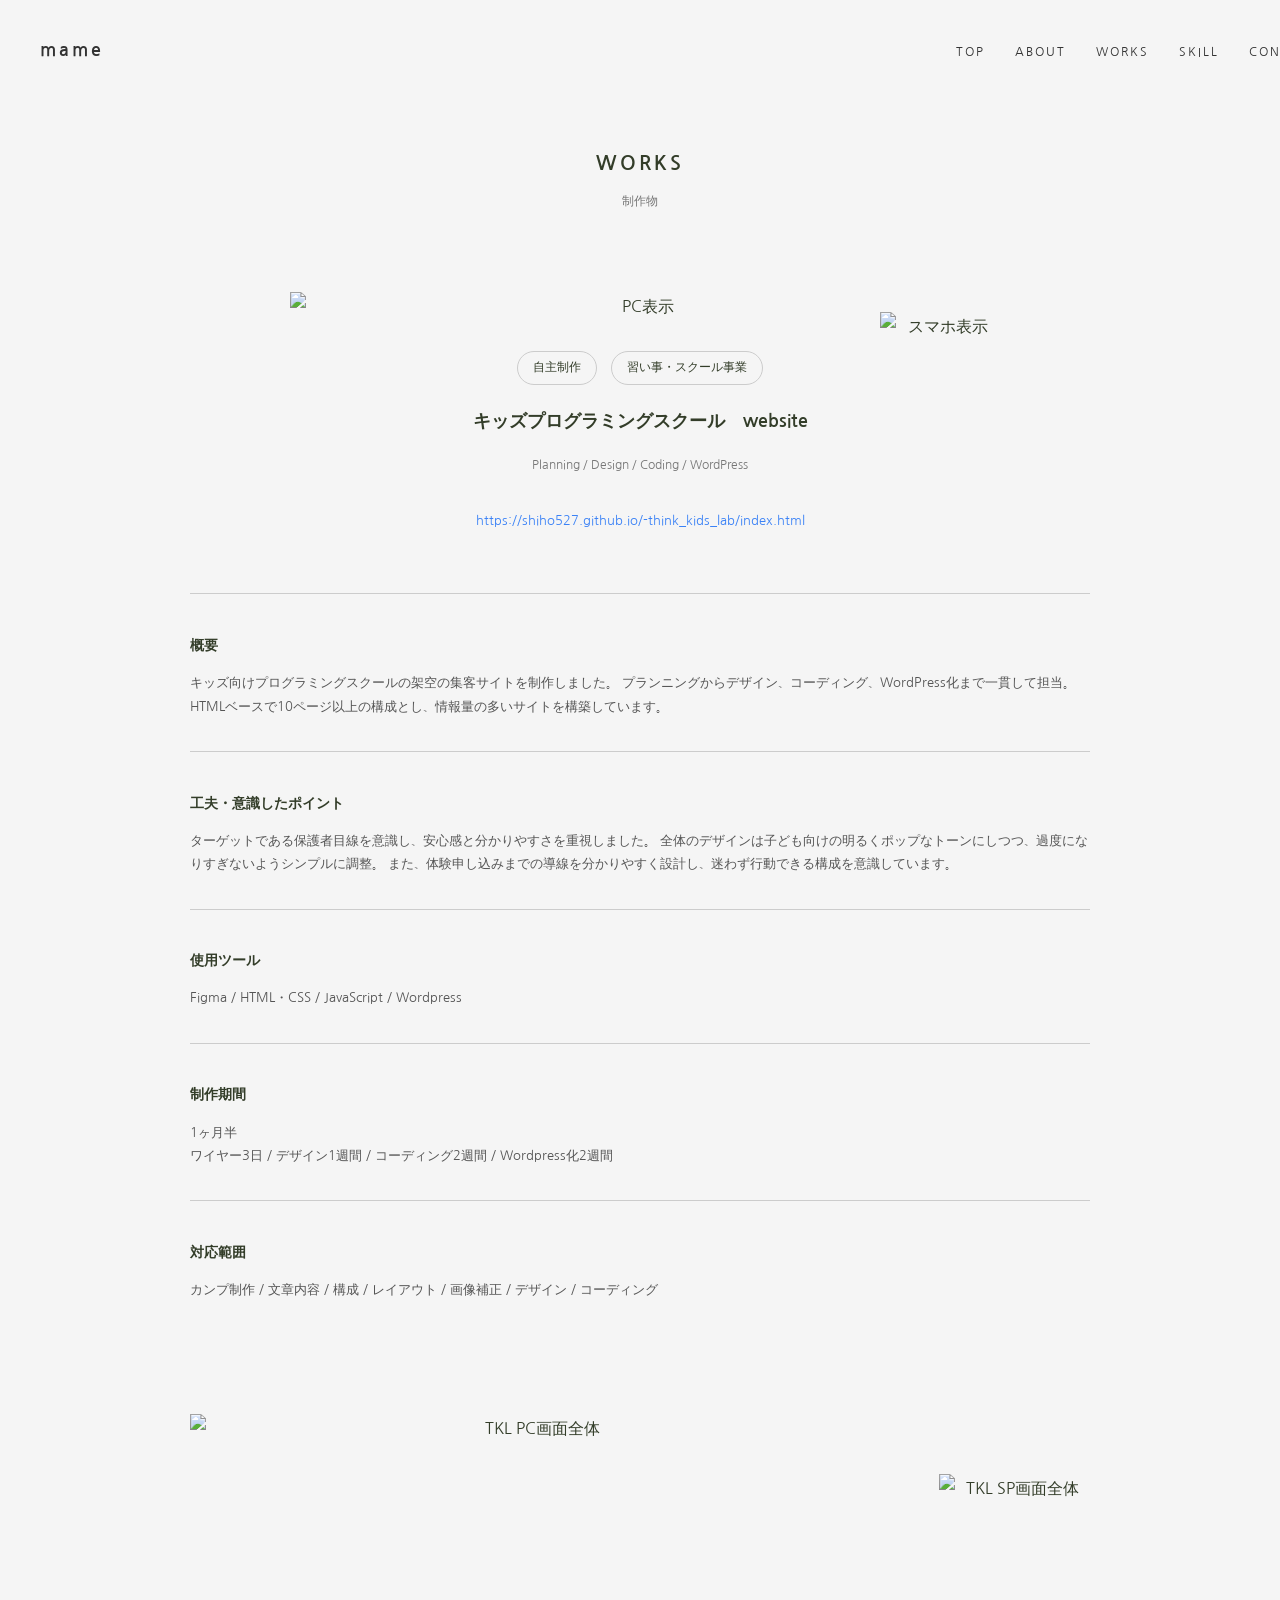
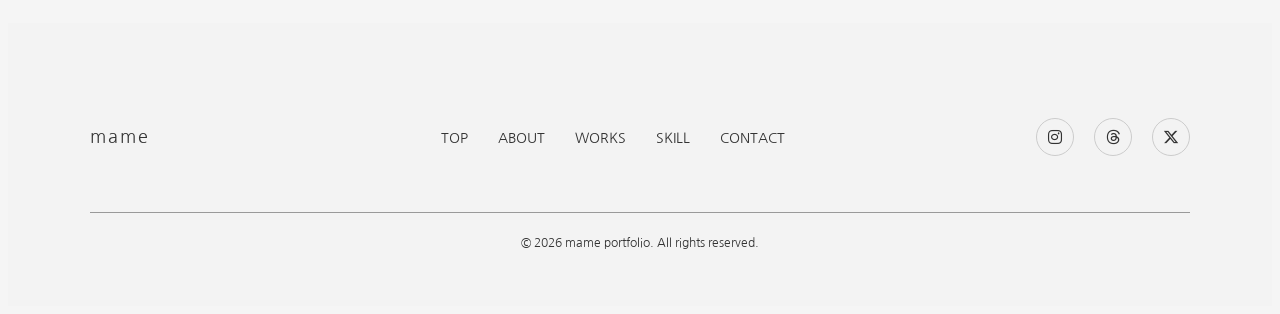
==== works-detail1.html @ f26f1fa5 "first commit" ====
<!doctype html>
<html lang="ja">
  <head>
    <meta charset="utf-8" />
    <title>WORKS DETAIL</title>
    <meta name="viewport" content="width=device-width, initial-scale=1" />

    <link rel="stylesheet" href="https://unpkg.com/ress/dist/ress.min.css" />

    <!-- font -->
    <link rel="preconnect" href="https://fonts.googleapis.com" />
    <link rel="preconnect" href="https://fonts.gstatic.com" crossorigin />
    <link
      href="https://fonts.googleapis.com/css2?family=Nanum+Gothic&display=swap"
      rel="stylesheet"
    />

    <!-- アイコン -->
    <link
      rel="stylesheet"
      href="https://cdnjs.cloudflare.com/ajax/libs/font-awesome/6.5.0/css/all.min.css"
    />

    <link rel="stylesheet" href="css/main.css" />
  </head>

  <body>
    <!-- Header -->
    <header class="header">
      <div class="header-inner">
        <a href="index.html">
          <h1 class="logo">mame</h1>
        </a>

        <!-- ハンバーガー -->
        <div class="hamburger">
          <span></span>
          <span></span>
          <span></span>
        </div>

        <nav class="nav">
          <ul>
            <li><a href="index.html">TOP</a></li>
            <li><a href="index.html#about">ABOUT</a></li>
            <li><a href="index.html#works">WORKS</a></li>
            <li><a href="index.html#skill">SKILL</a></li>
            <li><a href="contact.html">CONTACT</a></li>
          </ul>
        </nav>
      </div>
    </header>

    <main>
      <!-- ===== Works Detail ===== -->
      <section class="works-detail">
        <div class="works-detail-inner">
          <!-- タイトル -->
          <div class="works-heading">
            <h2>WORKS</h2>
            <p>制作物</p>
          </div>

          <!-- メイン画像 -->
          <div class="works-visual">
            <div class="device pc">
              <img src="img/works1-pc.png" alt="PC表示" />
            </div>

            <div class="device sp">
              <img src="img/works1-sp.png" alt="スマホ表示" />
            </div>
          </div>

          <!-- タグ -->
          <div class="works-tags">
            <span>自主制作</span>
            <span>習い事・スクール事業</span>
          </div>

          <!-- タイトル -->
          <h3 class="works-title">キッズプログラミングスクール　website</h3>
          <p class="works-meta">Planning / Design / Coding / WordPress</p>

          <!-- URL -->
          <a
            href="https://shiho527.github.io/-think_kids_lab/index.html"
            class="works-link"
            target="_blank"
          >
            https://shiho527.github.io/-think_kids_lab/index.html
          </a>

          <!-- ===== 詳細 ===== -->
          <div class="works-info">
            <div class="info-block">
              <h4>概要</h4>
              <p>
                キッズ向けプログラミングスクールの架空の集客サイトを制作しました。
                プランニングからデザイン、コーディング、WordPress化まで一貫して担当。
                HTMLベースで10ページ以上の構成とし、情報量の多いサイトを構築しています。
              </p>
            </div>

            <div class="info-block">
              <h4>工夫・意識したポイント</h4>
              <p>
                ターゲットである保護者目線を意識し、安心感と分かりやすさを重視しました。
                全体のデザインは子ども向けの明るくポップなトーンにしつつ、過度になりすぎないようシンプルに調整。
                また、体験申し込みまでの導線を分かりやすく設計し、迷わず行動できる構成を意識しています。
              </p>
            </div>

            <div class="info-block">
              <h4>使用ツール</h4>
              <p>Figma / HTML・CSS / JavaScript / Wordpress</p>
            </div>

            <div class="info-block">
              <h4>制作期間</h4>
              <p>
                1ヶ月半<br />
                ワイヤー3日 / デザイン1週間 / コーディング2週間 /
                Wordpress化2週間
              </p>
            </div>

            <div class="info-block">
              <h4>対応範囲</h4>
              <p>
                カンプ制作 / 文章内容 / 構成 / レイアウト / 画像補正 / デザイン
                / コーディング
              </p>
            </div>
          </div>

          <!-- ===== WEBページ画像 ===== -->
          <div class="works-page">
            <img
              src="img/works1-pc-detail.png"
              class="pc-page"
              alt="TKL PC画面全体"
            />
            <img
              src="img/works1-sp-detail.png"
              class="sp-page"
              alt="TKL SP画面全体"
            />
          </div>
        </div>
      </section>
    </main>

    <footer class="footer">
      <div class="footer-inner">
        <!-- 上段 -->
        <div class="footer-top">
          <!-- ロゴ -->
          <div class="footer-logo">
            <a href="index.html">
              <p>mame</p>
            </a>
          </div>

          <!-- ナビ -->
          <nav class="footer-nav">
            <ul>
              <li><a href="index.html">TOP</a></li>
              <li><a href="index.html#about">ABOUT</a></li>
              <li><a href="index.html#works">WORKS</a></li>
              <li><a href="index.html#skill">SKILL</a></li>
              <li><a href="contact.html">CONTACT</a></li>
            </ul>
          </nav>

          <!-- SNS -->
          <div class="footer-sns">
            <a
              href="https://www.instagram.com/_mame5555?igsh=YThjaHd5Mjh5M2Q2&utm_source=qr"
              ><i class="fa-brands fa-instagram"></i
            ></a>
            <a href="https://www.threads.com/@_mame5555?igshid=NTc4MTIwNjQ2YQ=="
              ><i class="fa-brands fa-threads"></i
            ></a>
            <a href="https://x.com/__mame5555?s=21&t=Xrj8gj-cx_z5ETrhMC7AMg"
              ><i class="fa-brands fa-x-twitter"></i
            ></a>
          </div>
        </div>

        <!-- 線 -->
        <div class="footer-line"></div>

        <!-- コピー -->
        <div class="footer-copy">
          <p>© 2026 mame portfolio. All rights reserved.</p>
        </div>
      </div>
    </footer>
  </body>
</html>
---- css/main.css ----
@charset "UTF-8";
/* ================= header ================= */
.header {
  position: fixed;
  top: 0;
  left: 0;
  width: 100%;
  height: 80px;
  padding: 20px 40px;
  background-color: #f5f5f5;
  z-index: 1000;
}
@media screen and (max-width: 768px) {
  .header {
    height: 70px;
    padding: 15px 20px;
  }
}
.header-inner {
  display: flex;
  justify-content: space-between;
  align-items: center;
}

/* ロゴ */
.logo {
  font-size: 18px;
  letter-spacing: 3px;
}

/* ================= ハンバーガー ================= */
.hamburger {
  display: none;
  width: 25px;
  height: 20px;
  position: relative;
  cursor: pointer;
  z-index: 1100;
}
.hamburger span {
  position: absolute;
  width: 100%;
  height: 2px;
  background: #333;
  left: 0;
  transition: 0.3s;
}
.hamburger span:nth-child(1) {
  top: 0;
}
.hamburger span:nth-child(2) {
  top: 9px;
}
.hamburger span:nth-child(3) {
  bottom: 0;
}
@media screen and (max-width: 768px) {
  .hamburger {
    display: block;
  }
}

/* ================= ナビ ================= */
.nav ul {
  display: flex;
  gap: 30px;
  list-style: none;
}
.nav a {
  text-decoration: none;
  color: #333;
  font-size: 12px;
  letter-spacing: 2px;
}
.nav a:hover {
  opacity: 0.6;
  color: #e1306c;
}
.nav {
  /* スマホ */
}
@media screen and (max-width: 768px) {
  .nav {
    position: fixed;
    top: 0;
    right: -100%;
    width: 70%;
    height: 100vh;
    background: #fff;
    padding-top: 100px;
    transition: 0.3s;
  }
  .nav ul {
    flex-direction: column;
    gap: 25px;
    text-align: center;
  }
}

/* ================= 開いた状態 ================= */
.header.open .nav {
  right: 0;
}
.header.open .hamburger span:nth-child(1) {
  transform: rotate(45deg);
  top: 9px;
}
.header.open .hamburger span:nth-child(2) {
  opacity: 0;
}
.header.open .hamburger span:nth-child(3) {
  transform: rotate(-45deg);
  bottom: 9px;
}

.about {
  background: #f3f3f3;
  padding: 120px 0;
}
@media screen and (max-width: 1024px) {
  .about {
    padding: 100px 0;
  }
}
@media screen and (max-width: 768px) {
  .about {
    padding: 80px 0;
  }
}
.about-inner {
  width: 90%;
  max-width: 1100px;
  margin: 0 auto;
}
.about {
  /* タイトル */
}
.about-heading {
  text-align: center;
  margin-bottom: 100px;
}
@media screen and (max-width: 768px) {
  .about-heading {
    margin-bottom: 60px;
  }
}
.about-heading h2 {
  font-size: 20px;
  letter-spacing: 4px;
  margin-bottom: 10px;
}
.about-heading p {
  font-size: 12px;
  color: #777;
  letter-spacing: 2px;
}
.about {
  /* コンテンツ */
}
.about-content {
  display: grid;
  grid-template-columns: 1fr 1fr;
  gap: 80px;
  align-items: center;
}
@media screen and (max-width: 1024px) {
  .about-content {
    gap: 40px;
  }
}
@media screen and (max-width: 768px) {
  .about-content {
    grid-template-columns: 1fr;
    gap: 40px;
  }
}
.about {
  /* 画像 */
}
.about-images {
  position: relative;
  height: 580px;
  width: 100%;
  max-width: 400px;
  margin: 0 auto;
}
.about-images .img-large {
  width: 280px;
  height: 280px;
  position: absolute;
  top: 0;
  left: 40%;
  transform: translateX(-50%) scale(0.98);
  opacity: 0;
  transition: opacity 1.2s ease, transform 1.2s ease;
}
.about-images .img-large img {
  width: 100%;
  height: 100%;
  -o-object-fit: cover;
     object-fit: cover;
}
.about-images .img-small {
  width: 180px;
  height: 220px;
  position: absolute;
  bottom: 0;
  left: 70%;
  transform: translateX(-50%) scale(0.98);
  opacity: 0;
  transition: opacity 1.2s ease, transform 1.2s ease;
  transition-delay: 0.3s;
}
.about-images .img-small img {
  width: 100%;
  height: 100%;
  -o-object-fit: cover;
     object-fit: cover;
}
.about-images .fade-in {
  opacity: 1;
  transform: translateX(-50%) scale(1);
}
.about-images {
  /* =============================
    タブレット
  ============================= */
}
@media screen and (max-width: 1024px) {
  .about-images {
    height: 480px;
  }
  .about-images .img-large {
    width: 240px;
    height: 240px;
  }
  .about-images .img-small {
    width: 150px;
    height: 190px;
    transform: translateX(-25%) scale(0.98);
  }
}
.about-images {
  /* =============================
    スマホ
  ============================= */
}
@media screen and (max-width: 768px) {
  .about-images {
    height: 320px;
  }
  .about-images .img-large {
    width: 200px;
    height: 200px;
    position: absolute;
    top: 0;
    left: 20%;
    transform: translateX(-50%) scale(0.98);
  }
  .about-images .img-small {
    width: 160px;
    height: 120px;
    position: absolute;
    bottom: 10%;
    left: 80%;
    transform: translateX(-50%) scale(0.98);
  }
  .about-images .fade-in {
    transform: translateX(-50%) scale(1);
  }
}
.about {
  /* テキスト */
}
@media screen and (max-width: 768px) {
  .about-text {
    text-align: center;
  }
}
.about-text h3 {
  font-size: 18px;
  letter-spacing: 3px;
  margin-bottom: 30px;
}
.about-text .name-jp {
  font-size: 12px;
  font-weight: 200;
}
.about-text p {
  font-size: 14px;
  line-height: 2;
  color: #333;
}

.works {
  background: #f3f3f3;
  padding: 120px 0 80px;
}
@media screen and (max-width: 1024px) {
  .works {
    padding: 100px 0 60px;
  }
}
@media screen and (max-width: 768px) {
  .works {
    padding: 80px 0 40px;
  }
}
.works-inner {
  width: 90%;
  max-width: 1100px;
  margin: 0 auto;
}
.works {
  /* ===== タイトル ===== */
}
.works-heading {
  text-align: center;
  margin-bottom: 80px;
}
@media screen and (max-width: 768px) {
  .works-heading {
    margin-bottom: 50px;
  }
}
.works-heading h2 {
  font-size: 20px;
  letter-spacing: 4px;
  margin-bottom: 10px;
}
.works-heading p {
  font-size: 12px;
  color: #777;
  margin-bottom: 20px;
}
.works-nav {
  display: flex;
  justify-content: center;
  gap: 20px;
  font-size: 12px;
  color: #555;
}
@media screen and (max-width: 768px) {
  .works-nav {
    flex-wrap: wrap;
    gap: 10px;
  }
}
.works {
  /* ===== グループ ===== */
}
.works-group {
  margin-bottom: 100px;
}
@media screen and (max-width: 768px) {
  .works-group {
    margin-bottom: 60px;
  }
}
.works-category {
  font-size: 12px;
  margin-bottom: 20px;
  color: #555;
  letter-spacing: 1px;
}
.works {
  /* ===== カード一覧 ===== */
}
.works-list {
  display: grid;
  grid-template-columns: repeat(3, 1fr);
  gap: 30px;
}
@media screen and (max-width: 1024px) {
  .works-list {
    grid-template-columns: repeat(2, 1fr);
  }
}
@media screen and (max-width: 768px) {
  .works-list {
    grid-template-columns: 1fr;
    gap: 20px;
  }
}
.works {
  /* ===== カード ===== */
}
.works-card {
  display: flex;
  flex-direction: column;
  transition: transform 0.3s;
}
.works-card:hover {
  transform: translateY(-5px);
}
.works-card .thumb {
  width: 100%;
  aspect-ratio: 16/9;
  margin-bottom: 15px;
  overflow: hidden;
  background: #ccc;
}
.works-card .thumb img {
  width: 100%;
  height: 100%;
  -o-object-fit: cover;
     object-fit: cover;
  display: block;
  transition: transform 0.3s;
  border: 3px solid #fff;
}
.works-card {
  /* hover */
}
.works-card:hover .thumb img {
  transform: scale(1.05);
}
.works-card h3 {
  font-size: 14px;
  margin-bottom: 10px;
}
.works-card p {
  font-size: 12px;
  line-height: 1.6;
  margin-bottom: 10px;
  color: #333;
}
.works {
  /* ===== タグ ===== */
}
.works .tags {
  display: flex;
  flex-wrap: wrap;
  gap: 5px;
}
.works .tags span {
  font-size: 10px;
  padding: 4px 6px;
  border: 1px solid #ccc;
  background: #fff;
}
.works {
  /* ===== moreボタン ===== */
}
.works-more {
  text-align: center;
  margin-top: 60px;
}
@media screen and (max-width: 768px) {
  .works-more {
    margin-top: 40px;
  }
}
.works-more a {
  display: inline-block;
  padding: 8px 20px;
  border: 1px solid #333;
  font-size: 12px;
  text-decoration: none;
  color: #333;
  transition: 0.3s;
}
.works-more a:hover {
  background: #333;
  color: #fff;
}

.skill {
  background: #f3f3f3;
  padding-bottom: 120px;
}
@media screen and (max-width: 1024px) {
  .skill {
    padding-bottom: 100px;
  }
}
@media screen and (max-width: 768px) {
  .skill {
    padding-bottom: 80px;
  }
}
.skill-inner {
  width: 90%;
  max-width: 900px;
  margin: 0 auto;
}
.skill {
  /* タイトル */
}
.skill-heading {
  text-align: center;
  margin-bottom: 80px;
}
@media screen and (max-width: 768px) {
  .skill-heading {
    margin-bottom: 50px;
  }
}
.skill-heading h2 {
  font-size: 20px;
  letter-spacing: 4px;
  margin-bottom: 10px;
}
.skill-heading p {
  font-size: 12px;
  color: #777;
}
.skill {
  /* リスト */
}
.skill-list {
  display: grid;
  grid-template-columns: repeat(2, 1fr);
  grid-auto-rows: 1fr;
  gap: 30px 40px;
  list-style: none;
  padding: 0;
  margin: 0;
}
@media screen and (max-width: 1024px) {
  .skill-list {
    gap: 20px;
  }
}
@media screen and (max-width: 768px) {
  .skill-list {
    grid-template-columns: 1fr;
    grid-auto-rows: auto;
    gap: 15px;
  }
}
.skill {
  /* カード */
}
.skill-item {
  display: flex;
  gap: 15px;
  background: #e9e9e9;
  padding: 20px;
  align-items: flex-start;
  align-self: stretch;
  transition: 0.3s;
}
@media screen and (max-width: 768px) {
  .skill-item {
    padding: 15px;
  }
}
.skill-item:hover {
  background: #fff;
  transform: translateY(-3px);
  box-shadow: 0 5px 15px rgba(0, 0, 0, 0.05);
}
.skill-item img {
  width: 40px;
  height: 40px;
  -o-object-fit: contain;
     object-fit: contain;
  flex-shrink: 0;
}
@media screen and (max-width: 768px) {
  .skill-item img {
    width: 32px;
    height: 32px;
  }
}
.skill {
  /* テキスト */
}
.skill-text .skill-name {
  font-size: 14px;
  font-weight: bold;
  margin-bottom: 8px;
  letter-spacing: 1px;
}
.skill-text .skill-desc {
  font-size: 12px;
  line-height: 1.6;
  color: #333;
}

.footer {
  background: #f3f3f3;
  padding: 80px 0 40px;
}
@media screen and (max-width: 768px) {
  .footer {
    padding: 60px 0 30px;
  }
}
.footer-inner {
  width: 90%;
  max-width: 1100px;
  margin: 0 auto;
}
.footer {
  /* 上段 */
}
.footer-top {
  display: flex;
  justify-content: space-between;
  align-items: center;
  margin-bottom: 40px;
}
@media screen and (max-width: 768px) {
  .footer-top {
    flex-direction: column;
    gap: 30px;
  }
}
.footer {
  /* ロゴ */
}
.footer-logo p {
  font-size: 18px;
  letter-spacing: 2px;
}
.footer {
  /* ナビ */
}
.footer-nav ul {
  display: flex;
  gap: 30px;
  list-style: none;
}
@media screen and (max-width: 768px) {
  .footer-nav ul {
    flex-wrap: wrap;
    justify-content: center;
    gap: 15px 20px;
  }
}
.footer-nav a {
  text-decoration: none;
  font-size: 14px;
  color: #333;
  transition: 0.3s;
}
.footer-nav a:hover {
  opacity: 0.6;
  color: #e1306c;
}
.footer {
  /* SNS */
}
.footer-sns {
  display: flex;
  gap: 20px;
}
.footer-sns a {
  width: 36px;
  height: 36px;
  border: 1px solid #ccc;
  border-radius: 50%;
  display: flex;
  align-items: center;
  justify-content: center;
  color: #333;
  transition: 0.3s;
}
.footer-sns a:visited {
  color: #333;
}
.footer-sns a:hover {
  background: #e1306c;
  color: #fff;
  border-color: #e1306c;
}
.footer {
  /* 線 */
}
.footer-line {
  height: 1px;
  background: #999;
  margin-bottom: 20px;
}
.footer {
  /* コピー */
}
.footer-copy {
  text-align: center;
}
.footer-copy p {
  font-size: 12px;
  color: #333;
}
.footer {
  /* to-top */
}
.footer .to-top {
  position: fixed;
  bottom: 30px;
  right: 40px;
  background-color: #3f3f3f;
  border: 1px solid #3f3f3f;
  width: 30px;
  height: 30px;
  border-radius: 50%;
  z-index: 30;
  transition: 0.3s;
}
.footer .to-top::after {
  content: "";
  position: absolute;
  left: 9px;
  bottom: 11px;
  width: 0;
  height: 0;
  border-style: solid;
  border-width: 0px 4px 6px 4px;
  border-color: transparent transparent #fff transparent;
}

.hero {
  margin-top: 80px;
  display: flex;
  flex-direction: column;
  justify-content: center;
  align-items: center;
  /* ===== タブレット ===== */
}
@media screen and (max-width: 1024px) {
  .hero {
    margin-top: 70px;
  }
}
.hero {
  /* ===== スマホ ===== */
}
@media screen and (max-width: 768px) {
  .hero {
    margin-top: 60px;
  }
}

/* ===== テキスト ===== */
.hero-text {
  margin-block: 100px 120px;
}
.hero-text h2 {
  font-size: 28px;
  letter-spacing: 5px;
  text-align: center;
}
@media screen and (max-width: 768px) {
  .hero-text h2 {
    font-size: 22px;
    letter-spacing: 3px;
  }
}
.hero-text p {
  font-size: 12px;
  letter-spacing: 3px;
  margin-top: 10px;
  text-align: center;
  color: #777;
}
@media screen and (max-width: 768px) {
  .hero-text p {
    font-size: 11px;
    letter-spacing: 2px;
  }
}
@media screen and (max-width: 1024px) {
  .hero-text {
    margin-block: 80px 100px;
  }
}
@media screen and (max-width: 768px) {
  .hero-text {
    margin-block: 60px 80px;
  }
}

/* ===== 画像 ===== */
.hero-img {
  width: 100%;
  height: 420px;
  text-align: center;
}
.hero-img img {
  width: 80%;
  height: 100%;
  -o-object-fit: cover;
     object-fit: cover;
}
.hero-img {
  /* ===== タブレット ===== */
}
@media screen and (max-width: 1024px) {
  .hero-img {
    height: 360px;
  }
  .hero-img img {
    width: 90%;
  }
}
.hero-img {
  /* ===== スマホ ===== */
}
@media screen and (max-width: 768px) {
  .hero-img {
    height: 260px;
  }
  .hero-img img {
    width: 92%;
  }
}

/* ===== works detail ===== */
.works-detail {
  padding: 120px 20px;
  text-align: center;
}
@media screen and (max-width: 768px) {
  .works-detail {
    padding: 80px 20px;
  }
}
.works-detail-inner {
  max-width: 900px;
  margin: 0 auto;
}
.works-detail {
  /* タイトル */
}
.works-detail .works-heading h2 {
  font-size: 20px;
  letter-spacing: 3px;
}
.works-detail .works-heading p {
  font-size: 12px;
  color: #777;
  margin-top: 5px;
}
.works-detail {
  /* メイン画像 */
}
.works-detail .works-visual {
  position: relative;
  margin-top: 60px;
  text-align: center;
}
.works-detail .works-visual .device img {
  width: 100%;
  display: block;
}
.works-detail .works-visual .pc {
  max-width: 700px;
  margin: 0 auto;
}
.works-detail .works-visual .sp {
  position: absolute;
  right: 10%;
  bottom: -20px;
  width: 120px;
}
@media screen and (max-width: 768px) {
  .works-detail .works-visual .sp {
    display: none;
  }
}
.works-detail .works-visual .sp img {
  width: 100%;
}
.works-detail {
  /* タグ */
}
.works-detail .works-tags {
  margin-top: 30px;
}
.works-detail .works-tags span {
  display: inline-block;
  border: 1px solid #ccc;
  padding: 5px 15px;
  font-size: 12px;
  margin: 0 5px;
  border-radius: 20px;
}
.works-detail {
  /* タイトル */
}
.works-detail .works-title {
  margin-top: 20px;
  font-size: 18px;
}
.works-detail .works-meta {
  font-size: 12px;
  color: #777;
  margin-top: 5px;
}
.works-detail {
  /* URL */
}
.works-detail .works-link {
  display: inline-block;
  margin-top: 20px;
  font-size: 13px;
  color: #3b82f6;
}
.works-detail {
  /* 詳細情報 */
}
.works-detail .works-info {
  margin-top: 60px;
  text-align: left;
}
.works-detail .works-info .info-block {
  border-top: 1px solid #ccc;
  padding: 20px 0;
}
.works-detail .works-info .info-block h4 {
  font-size: 14px;
  margin-bottom: 10px;
}
.works-detail .works-info .info-block p {
  font-size: 13px;
  line-height: 1.8;
  color: #555;
}
.works-detail {
  /* ページ全体画像 */
}
.works-detail .works-page {
  display: flex;
  gap: 60px;
  margin-top: 80px;
}
@media screen and (max-width: 1024px) {
  .works-detail .works-page {
    flex-direction: column;
    align-items: center;
    gap: 40px;
  }
}
.works-detail .works-page .pc-page {
  width: 82%;
  -o-object-fit: cover;
     object-fit: cover;
}
@media screen and (max-width: 1024px) {
  .works-detail .works-page .pc-page {
    width: 100%;
  }
}
.works-detail .works-page .sp-page {
  margin-top: 60px;
  width: 18%;
  -o-object-fit: cover;
     object-fit: cover;
}
@media screen and (max-width: 1024px) {
  .works-detail .works-page .sp-page {
    display: none;
  }
}

/* ===== works detail ===== */
.works-detail {
  padding: 120px 20px;
  text-align: center;
}
@media screen and (max-width: 768px) {
  .works-detail {
    padding: 80px 20px;
  }
}
.works-detail-inner {
  max-width: 900px;
  margin: 0 auto;
}
.works-detail {
  /* タイトル */
}
.works-detail .works-heading h2 {
  font-size: 20px;
  letter-spacing: 3px;
}
.works-detail .works-heading p {
  font-size: 12px;
  color: #777;
  margin-top: 5px;
}
.works-detail {
  /* メイン画像 */
}
.works-detail .works-visual {
  position: relative;
  margin-top: 60px;
  text-align: center;
}
.works-detail .works-visual .device img {
  width: 100%;
  display: block;
}
.works-detail .works-visual .pc {
  max-width: 700px;
  margin: 0 auto;
}
.works-detail .works-visual .sp {
  position: absolute;
  right: 10%;
  bottom: -20px;
  width: 120px;
}
@media screen and (max-width: 768px) {
  .works-detail .works-visual .sp {
    display: none;
  }
}
.works-detail .works-visual .sp img {
  width: 100%;
}
.works-detail {
  /* タグ */
}
.works-detail .works-tags {
  margin-top: 30px;
}
.works-detail .works-tags span {
  display: inline-block;
  border: 1px solid #ccc;
  padding: 5px 15px;
  font-size: 12px;
  margin: 0 5px;
  border-radius: 20px;
}
.works-detail {
  /* タイトル */
}
.works-detail .works-title {
  margin-top: 20px;
  font-size: 18px;
}
.works-detail .works-meta {
  font-size: 12px;
  color: #777;
  margin-top: 5px;
}
.works-detail {
  /* URL */
}
.works-detail .works-link {
  display: inline-block;
  margin-top: 20px;
  font-size: 13px;
  color: #3b82f6;
}
.works-detail {
  /* 詳細情報 */
}
.works-detail .works-info {
  margin-top: 60px;
  text-align: left;
}
.works-detail .works-info .info-block {
  border-top: 1px solid #ccc;
  padding: 20px 0;
}
.works-detail .works-info .info-block h4 {
  font-size: 14px;
  margin-bottom: 10px;
}
.works-detail .works-info .info-block p {
  font-size: 13px;
  line-height: 1.8;
  color: #555;
}
.works-detail {
  /* ページ全体画像 */
}
.works-detail .works-page {
  display: flex;
  gap: 60px;
  margin-top: 80px;
}
@media screen and (max-width: 1024px) {
  .works-detail .works-page {
    flex-direction: column;
    align-items: center;
    gap: 40px;
  }
}
.works-detail .works-page .pc-page {
  width: 82%;
  -o-object-fit: cover;
     object-fit: cover;
}
@media screen and (max-width: 1024px) {
  .works-detail .works-page .pc-page {
    width: 100%;
  }
}
.works-detail .works-page .sp-page {
  margin-top: 60px;
  width: 18%;
  -o-object-fit: cover;
     object-fit: cover;
}
@media screen and (max-width: 1024px) {
  .works-detail .works-page .sp-page {
    display: none;
  }
}

/* ===== works detail ===== */
.works-detail {
  padding: 120px 20px;
  text-align: center;
}
@media screen and (max-width: 768px) {
  .works-detail {
    padding: 80px 20px;
  }
}
.works-detail-inner {
  max-width: 900px;
  margin: 0 auto;
}
.works-detail {
  /* タイトル */
}
.works-detail .works-heading h2 {
  font-size: 20px;
  letter-spacing: 3px;
}
.works-detail .works-heading p {
  font-size: 12px;
  color: #777;
  margin-top: 5px;
}
.works-detail {
  /* メイン画像 */
}
.works-detail .works-visual {
  position: relative;
  margin-top: 60px;
  text-align: center;
}
.works-detail .works-visual .device img {
  width: 100%;
  display: block;
}
.works-detail .works-visual .pc {
  max-width: 700px;
  margin: 0 auto;
}
.works-detail .works-visual .sp {
  position: absolute;
  right: 10%;
  bottom: -20px;
  width: 120px;
}
@media screen and (max-width: 768px) {
  .works-detail .works-visual .sp {
    display: none;
  }
}
.works-detail .works-visual .sp img {
  width: 100%;
}
.works-detail {
  /* タグ */
}
.works-detail .works-tags {
  margin-top: 30px;
}
.works-detail .works-tags span {
  display: inline-block;
  border: 1px solid #ccc;
  padding: 5px 15px;
  font-size: 12px;
  margin: 0 5px;
  border-radius: 20px;
}
.works-detail {
  /* タイトル */
}
.works-detail .works-title {
  margin-top: 20px;
  font-size: 18px;
}
.works-detail .works-meta {
  font-size: 12px;
  color: #777;
  margin-top: 5px;
}
.works-detail {
  /* URL */
}
.works-detail .works-link {
  display: inline-block;
  margin-top: 20px;
  font-size: 13px;
  color: #3b82f6;
}
.works-detail {
  /* 詳細情報 */
}
.works-detail .works-info {
  margin-top: 60px;
  text-align: left;
}
.works-detail .works-info .info-block {
  border-top: 1px solid #ccc;
  padding: 20px 0;
}
.works-detail .works-info .info-block h4 {
  font-size: 14px;
  margin-bottom: 10px;
}
.works-detail .works-info .info-block p {
  font-size: 13px;
  line-height: 1.8;
  color: #555;
}
.works-detail {
  /* ページ全体画像 */
}
.works-detail .works-page {
  display: flex;
  gap: 60px;
  margin-top: 80px;
}
@media screen and (max-width: 1024px) {
  .works-detail .works-page {
    flex-direction: column;
    align-items: center;
    gap: 40px;
  }
}
.works-detail .works-page .pc-page {
  width: 82%;
  -o-object-fit: cover;
     object-fit: cover;
}
@media screen and (max-width: 1024px) {
  .works-detail .works-page .pc-page {
    width: 100%;
  }
}
.works-detail .works-page .sp-page {
  margin-top: 60px;
  width: 18%;
  -o-object-fit: cover;
     object-fit: cover;
}
@media screen and (max-width: 1024px) {
  .works-detail .works-page .sp-page {
    display: none;
  }
}

.page-works {
  display: flex;
  flex-direction: column;
  min-height: 100vh;
}
.page-works main {
  flex: 1;
}

.page-contact {
  display: flex;
  flex-direction: column;
  min-height: 100vh;
}
.page-contact main {
  flex: 1;
}

.contact {
  padding: 120px 20px;
  text-align: center;
}
.contact-inner {
  max-width: 600px;
  margin: 0 auto;
}
.contact {
  /* タイトル */
}
.contact-heading h2 {
  font-size: 20px;
  letter-spacing: 3px;
}
.contact-heading p {
  font-size: 12px;
  color: #777;
  margin-top: 5px;
}
.contact {
  /* フォーム */
}
.contact .contact-form {
  margin-top: 60px;
  text-align: left;
}
.contact .contact-form .form-item {
  margin-bottom: 30px;
}
.contact .contact-form .form-item label {
  display: block;
  font-size: 13px;
  margin-bottom: 8px;
}
.contact .contact-form .form-item input,
.contact .contact-form .form-item textarea {
  width: 100%;
  padding: 10px;
  border: 1px solid #ccc;
  font-size: 14px;
}
.contact .contact-form .form-item textarea {
  resize: none;
}
.contact .contact-form .form-submit {
  text-align: center;
}
.contact .contact-form .form-submit button {
  position: relative;
  background: none;
  border: none;
  font-size: 13px;
  letter-spacing: 2px;
  cursor: pointer;
  padding-bottom: 5px;
}
.contact .contact-form .form-submit button::after {
  content: "";
  position: absolute;
  left: 0;
  bottom: 0;
  width: 0;
  height: 1px;
  background: #333;
  transition: 0.3s;
}
.contact .contact-form .form-submit button:hover::after {
  width: 100%;
}

body {
  font-family: "Nanum Gothic", sans-serif;
  color: #333d29;
  line-height: 1.8;
  background: #f5f5f5;
}

img {
  max-width: 100%;
}

li {
  list-style: none;
}

a {
  text-decoration: none;
  display: inline-block;
  color: #333;
}/*# sourceMappingURL=main.css.map */
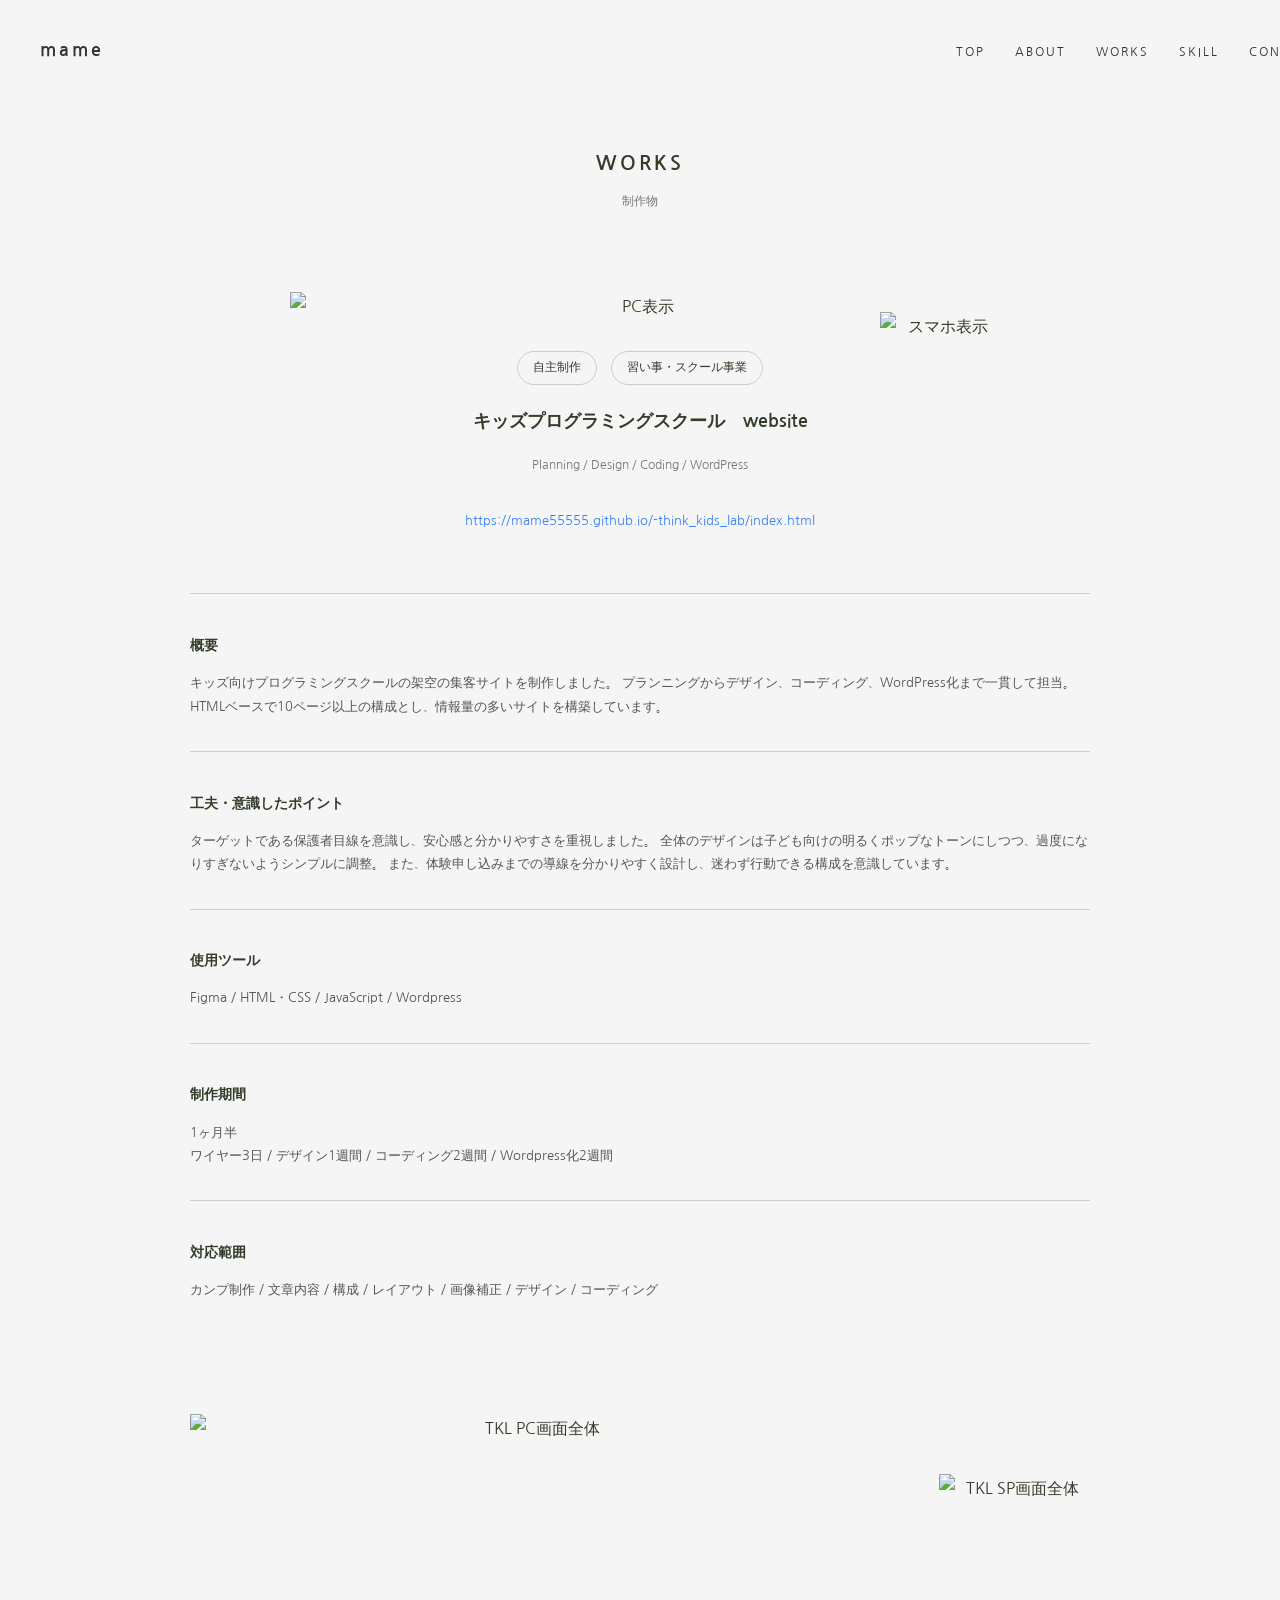
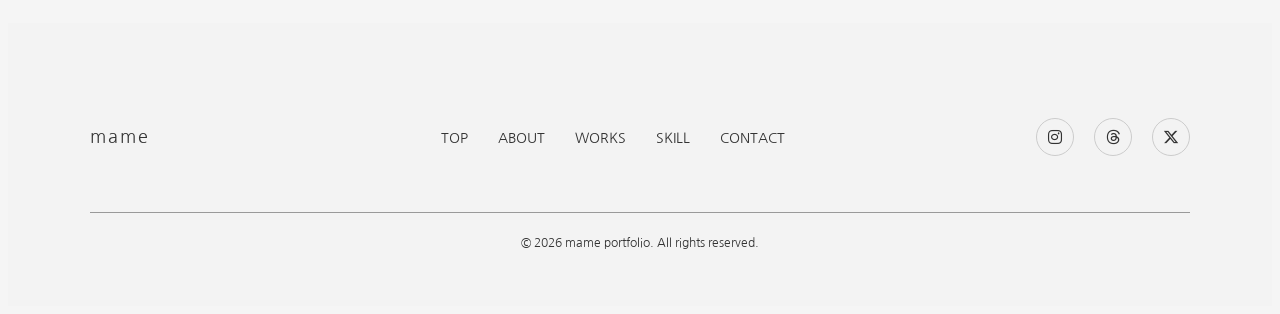
==== commit 86b7d362: "フォント変更" ====
--- a/works-detail1.html
+++ b/works-detail1.html
@@ -84,11 +84,11 @@
 
           <!-- URL -->
           <a
-            href="https://shiho527.github.io/-think_kids_lab/index.html"
+            href="https://mame55555.github.io/-think_kids_lab/index.html"
             class="works-link"
             target="_blank"
           >
-            https://shiho527.github.io/-think_kids_lab/index.html
+            https://mame55555.github.io/-think_kids_lab/index.html
           </a>
 
           <!-- ===== 詳細 ===== -->
